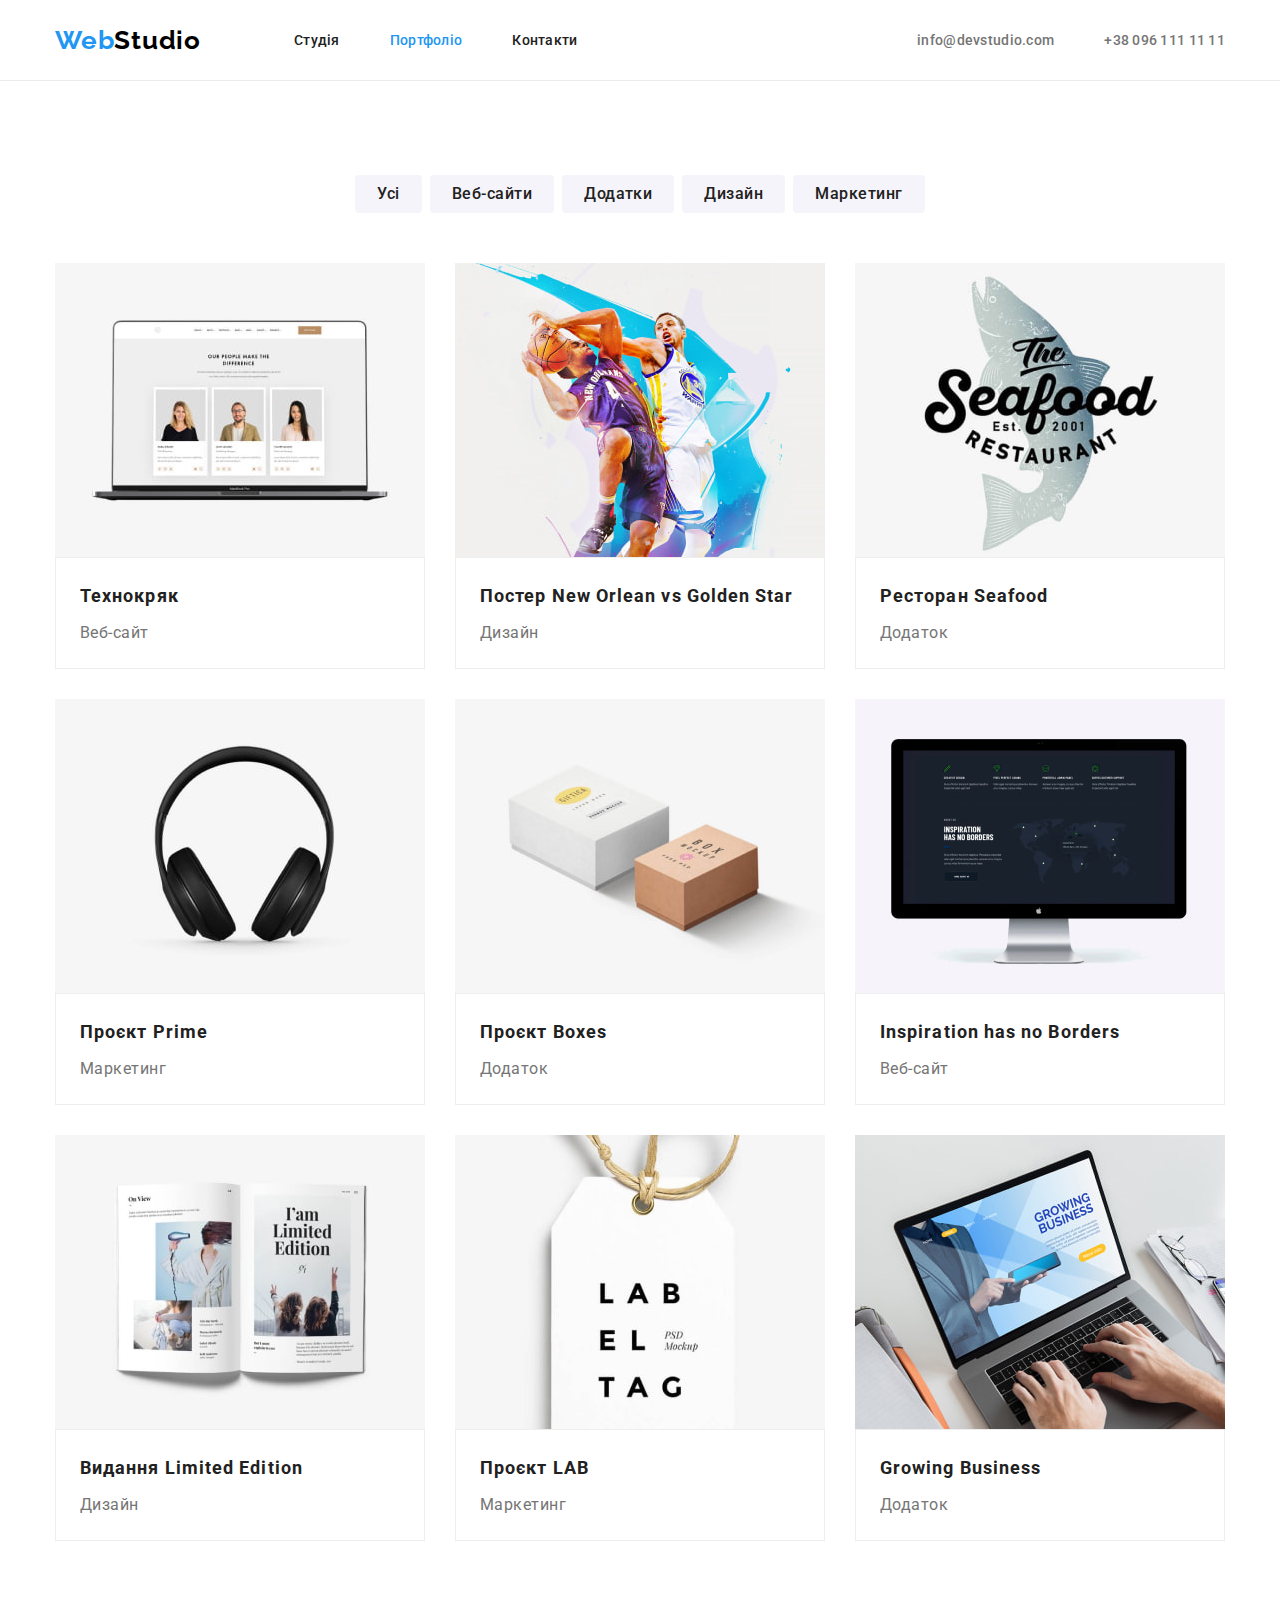
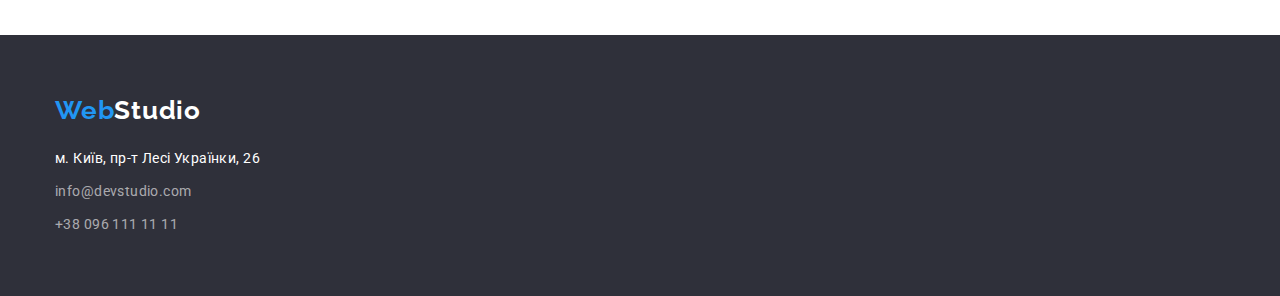
==== portfolio.html @ d7cfae2e "add files" ====
<!DOCTYPE html>
<html lang="uk">
  <head>
    <meta charset="UTF-8" />
    <meta http-equiv="X-UA-Compatible" content="IE=edge" />
    <meta name="viewport" content="width=device-width, initial-scale=1.0" />
    <meta name="description" content="Портфоліо робіт кращої Веб студії по створенню сайтів" />
    <!-- Fonts -->
    <link rel="preconnect" href="https://fonts.googleapis.com" />
    <link rel="preconnect" href="https://fonts.gstatic.com" crossorigin />
    <link
      href="https://fonts.googleapis.com/css2?family=Raleway:wght@700&family=Roboto:wght@400;500;700;900&display=swap"
      rel="stylesheet"
    />
    <!-- Fonts end -->
    <link rel="stylesheet" href="./CSS/modern-normalize.css" />
    <link rel="stylesheet" href="./CSS/style.css" />
    <!-- Favicon start -->
    <link rel="apple-touch-icon" sizes="152x152" href="./images/favicon/apple-touch-icon.png" />
    <link rel="icon" type="image/png" sizes="32x32" href="./images/favicon/favicon-32x32.png" />
    <link rel="icon" type="image/png" sizes="16x16" href="./images/favicon/favicon-16x16.png" />
    <link rel="manifest" href="./images/favicon/site.webmanifest" />
    <link rel="mask-icon" href="./images/favicon/safari-pinned-tab.svg" color="#5bbad5" />
    <meta name="msapplication-TileColor" content="#da532c" />
    <meta name="theme-color" content="#ffffff" />
    <!-- Favicon end -->
    <title>Портфоліо</title>
  </head>
  <body>
    <!-- Header section -->
    <header class="page-header">
      <div class="header-group">
        <nav>
          <a class="logo" href="./index.html"><span class="logo-header">Web</span>Studio</a>
          <ul class="menu-nav list">
            <li>
              <a class="menu-link" href="./index.html">Студія</a>
            </li>
            <li>
              <a class="menu-link current" href="./portfolio.html">Портфоліо</a>
            </li>
            <li>
              <a class="menu-link" href="#">Контакти</a>
            </li>
          </ul>
        </nav>
        <ul class="auth-nav list">
          <li class="auth-list">
            <a class="menu-link" href="mailto:info@devstudio.com">info@devstudio.com</a>
          </li>
          <li class="auth-list">
            <a class="menu-link" href="tel:+380961111111">+38 096 111 11 11</a>
          </li>
        </ul>
      </div>
    </header>
    <main>
      <section class="mine-project">
        <div class="container">
          <h1 class="project-title visually-hidden">Наші проекти</h1>
          <ul class="project-list list">
            <li class="project-item">
              <button class="btn-two" type="button">Усі</button>
            </li>
            <li class="project-item">
              <button class="btn-two" type="button">Веб-сайти</button>
            </li>
            <li class="project-item">
              <button class="btn-two" type="button">Додатки</button>
            </li>
            <li class="project-item">
              <button class="btn-two" type="button">Дизайн</button>
            </li>
            <li class="project-item">
              <button class="btn-two" type="button">Маркетинг</button>
            </li>
          </ul>

          <ul class="mine-portfolio list">
            <li class="portfolio-list">
              <img
                src="./images/optim_img/project-1.jpg"
                alt="Веб-сайт Технокряк, зораження головної сторінки"
                width="370"
              />
              <div class="portfolio-text-box">
                <h2 class="portfolio-title">Технокряк</h2>
                <p class="portfolio-text">Веб-сайт</p>
              </div>
            </li>
            <li class="portfolio-list">
              <img
                src="./images/optim_img/project-2.jpg"
                alt="Постер з гравцями в баскетбол"
                width="370"
              />
              <div class="portfolio-text-box">
                <h2 class="portfolio-title">Постер New Orlean vs Golden Star</h2>
                <p class="portfolio-text">Дизайн</p>
              </div>
            </li>
            <li class="portfolio-list">
              <img src="./images/optim_img/project-3.jpg" alt="Логотип додатку" width="370" />
              <div class="portfolio-text-box">
                <h2 class="portfolio-title">Ресторан Seafood</h2>
                <p class="portfolio-text">Додаток</p>
              </div>
            </li>
            <li class="portfolio-list">
              <img src="./images/optim_img/project-4.jpg" alt="Бездротові навушники" width="370" />
              <div class="portfolio-text-box">
                <h2 class="portfolio-title">Проєкт Prime</h2>
                <p class="portfolio-text">Маркетинг</p>
              </div>
            </li>
            <li class="portfolio-list">
              <img
                src="./images/optim_img/project-5.jpg"
                alt="Дві коробки, біла та коричнева"
                width="370"
              />
              <div class="portfolio-text-box">
                <h2 class="portfolio-title">Проєкт Boxes</h2>
                <p class="portfolio-text">Додаток</p>
              </div>
            </li>
            <li class="portfolio-list">
              <img
                src="./images/optim_img/project-6.jpg"
                alt="Головна сторінка сайту з мапою миру"
                width="370"
              />
              <div class="portfolio-text-box">
                <h2 class="portfolio-title">Inspiration has no Borders</h2>
                <p class="portfolio-text">Веб-сайт</p>
              </div>
            </li>
            <li class="portfolio-list">
              <img src="./images/optim_img/project-7.jpg" alt="Сторінки журналу" width="370" />
              <div class="portfolio-text-box">
                <h2 class="portfolio-title">Видання Limited Edition</h2>
                <p class="portfolio-text">Дизайн</p>
              </div>
            </li>
            <li class="portfolio-list">
              <img src="./images/optim_img/project-8.jpg" alt="Абревіатура LAB" width="370" />
              <div class="portfolio-text-box">
                <h2 class="portfolio-title">Проєкт LAB</h2>
                <p class="portfolio-text">Маркетинг</p>
              </div>
            </li>
            <li class="portfolio-list">
              <img src="./images/optim_img/project-9.jpg" alt="Ноутбук з додатком" width="370" />
              <div class="portfolio-text-box">
                <h2 class="portfolio-title">Growing Business</h2>
                <p class="portfolio-text">Додаток</p>
              </div>
            </li>
          </ul>
        </div>
      </section>
    </main>
    <footer class="page-footer">
      <div class="container">
        <a class="logo-page-footer" href="./index.html">
          <span class="logo-header">Web</span><span class="logo-footer">Studio</span>
        </a>
        <!-- Contacts -->
        <address>
          <ul class="addr-list list">
            <li class="addr-item">
              <a
                class="footer-link"
                href="https://goo.gl/maps/suJbWfzHYKnnb4QdA"
                target="_blank"
                rel="noreferrer noopener"
                >м. Київ, пр-т Лесі Українки, 26</a
              >
            </li>
            <li class="addr-item">
              <a class="footer-link" href="mailto:info@devstudio.com">info@devstudio.com</a>
            </li>
            <li class="addr-item">
              <a class="footer-link" href="tel:+380961111111">+38 096 111 11 11</a>
            </li>
          </ul>
        </address>
      </div>
    </footer>
  </body>
</html>
---- CSS/style.css ----
/* basic parameters */

:root {
  /* font */
  --main-font: 'Roboto', sans-serif;
  --secondary-font: 'Raleway', sans-serif;
  /* color */
  --mine-txt-cl: #757575;
  --secondary-txt-cl: #212121;
  --white-txt-cl: #ffffff;
  --logo-txt-cl: #000000;
  --footer-cont-txt-cl: rgba(255, 255, 255, 0.6);
  --accent-cl: #2196f3;
  --bgr-mine-cl: #ffffff;
  --bgr-secondary-cl: #2f303a;
  --bgr-accent-cl: #f5f4fa;
  --portfolio-card-cl: #eeeeee;
  /* portfolio grid parameters */
  --items: 3;
  --indent: 30px;
}

/* enable default link/list options */
h1,
h2,
h3,
h4,
ul,
p,
div {
  margin: 0;
}

img {
  display: block;
  max-width: 100%;
  height: auto;
}

.footer-link,
.menu-link {
  color: currentColor;
  text-decoration: none;
}

.footer-link:current,
.menu-link:current {
  color: var(--accent-cl);
}

.list {
  list-style: none;
}

.visually-hidden {
  position: absolute;
  width: 1px;
  height: 1px;
  margin: -1px;
  border: 0;
  padding: 0;
  white-space: nowrap;
  clip-path: inset(100%);
  clip: rect(0 0 0 0);
  overflow: hidden;
}

ul {
  padding: 0;
}

address {
  font-style: unset;
}

.container,
.header-group {
  width: 1200px;
  padding-left: 15px;
  padding-right: 15px;
  margin: 0 auto;
}

/* body */

body {
  font-family: var(--main-font);
  color: var(--mine-txt-cl);
  background-color: var(--bgr-mine-cl);
  font-size: 14px;
  letter-spacing: 00.03em;
}

/* Header section */
.page-header {
  border-bottom: #ececec solid 1px;
  display: flex;
}
.header-group {
  display: flex;
}

nav {
  display: flex;
  margin-right: auto;
  align-items: center;
}

.logo,
.logo-page-footer {
  display: block;
  margin-right: 93px;
  font-family: var(--secondary-font);
  color: var(--logo-txt-cl);
  font-weight: 700;
  font-size: 26px;
  line-height: calc(31 / 26);
  letter-spacing: 0.03em;
  text-decoration: none;
}

.logo-header {
  color: var(--accent-cl);
}

/* header nav menu/auth */

.footer-link.current,
.menu-link.current {
  color: var(--accent-cl);
}

.menu-link {
  display: block;
  padding: 32px 0;
}

.menu-nav {
  display: flex;
  gap: 50px;
  color: var(--secondary-txt-cl);
}

.auth-nav {
  color: var(--mine-txt-cl);
  display: flex;
}

.auth-list:not(:last-child) {
  margin-right: 50px;
}

.auth-nav,
.menu-link {
  font-weight: 500;
  font-size: 14px;
  line-height: calc(16 / 14);
  letter-spacing: 0.02em;
}

.menu-nav .menu-link:hover,
.menu-nav .menu-link:focus,
.auth-nav .menu-link:hover,
.auth-nav .menu-link:focus {
  color: var(--accent-cl);
}

/* mine */

.hero-section {
  background-color: #2f303a;
  padding: 200px 0;
}

.hero-title {
  color: var(--white-txt-cl);
  display: block;
  margin-left: auto;
  margin-right: auto;
  margin-bottom: 30px;
  width: 696px;
  font-weight: 900;
  font-size: 44px;
  line-height: calc(60 / 44);
  text-align: center;
  letter-spacing: 0.06em;
  text-transform: uppercase;
}

.btn {
  background-color: var(--accent-cl);
  color: var(--white-txt-cl);
  box-shadow: 0px 4px 4px rgba(0, 0, 0, 0.15);
  display: flex;
  align-items: center;
  text-align: center;
  margin: 0 auto;
  padding: 10px 32px;
  font-family: inherit;
  font-weight: 700;
  font-size: 16px;
  line-height: calc(30 / 16);
  letter-spacing: 0.06em;
  cursor: pointer;
  border-radius: 4px;
  border: none;
}

.btn:hover,
.btn:focus {
  background: #188ce8;
  box-shadow: 0px 4px 4px rgba(0, 0, 0, 0.15);
  border-radius: 4px;
}

.btn-two {
  color: var(--secondary-txt-cl);
  background-color: var(--bgr-accent-cl);
  font-family: inherit;
  font-weight: 500;
  font-size: 16px;
  line-height: calc(26 / 16);
  text-align: center;
  letter-spacing: 0.03em;
  cursor: pointer;
  border-radius: 4px;
  border: none;
  padding: 6px 22px;
}

.btn-two:hover,
.btn-two:focus {
  color: var(--white-txt-cl);
  background-color: var(--accent-cl);
  box-shadow: 0px 3px 1px rgba(0, 0, 0, 0.1), 0px 1px 2px rgba(0, 0, 0, 0.08),
    0px 2px 2px rgba(0, 0, 0, 0.12);
}

/* section */
.section {
  padding: 94px 0;
}

.section-title {
  color: var(--secondary-txt-cl);
  margin-bottom: 50px;
  font-weight: 700;
  font-size: 36px;
  line-height: calc(42 / 36);
  text-align: center;
  letter-spacing: 0.03em;
}

/* features section */
.section-features {
  padding-top: 94px;
}

.features-list {
  display: flex;
  gap: 30px;
}

.features-subtitle {
  color: var(--bgr-secondary-cl);
  margin-bottom: 10px;
  font-weight: 700;
  font-size: 14px;
  line-height: calc(16 / 14);
  letter-spacing: 0.03em;
  text-transform: uppercase;
}

.features-text {
  font-size: 14px;
  line-height: calc(24 / 14);
  letter-spacing: 0.03em;
}
/* Services section */
.about-list {
  display: flex;
  gap: 30px;
}

/* our command section */
.section-command {
  padding: 94px 0;
  background-color: var(--bgr-accent-cl);
}

.command-list {
  display: flex;
  gap: 30px;
  justify-content: center;
}
.command-item {
  background-color: var(--bgr-mine-cl);
  box-shadow: 0px 1px 3px rgba(0, 0, 0, 0.12), 0px 1px 1px rgba(0, 0, 0, 0.14),
    0px 2px 1px rgba(0, 0, 0, 0.2);
  border-radius: 0px 0px 4px 4px;
  width: 270px;
}

.command-subtitle {
  color: var(--secondary-txt-cl);
  margin-bottom: 10px;
  font-weight: 500;
  font-size: 16px;
  line-height: calc(19 / 16);
  text-align: center;
  letter-spacing: 0.03em;
}

.command-text-box {
  padding: 30px 0;
}
.command-text {
  font-size: 16px;
  line-height: calc(19 / 16);
  text-align: center;
  letter-spacing: 0.03em;
}

/* page portfolio */
.mine-project {
  padding: 94px 0;
}

.portfolio-text-box {
  padding: 20px 24px;
  border: 1px solid var(--portfolio-card-cl);
}
.portfolio-title {
  color: var(--secondary-txt-cl);
  font-weight: 700;
  font-size: 18px;
  line-height: calc(36 / 18);
  letter-spacing: 0.06em;
  margin-bottom: 4px;
}

.project-list {
  display: flex;
  justify-content: center;
  gap: 8px;
  margin-bottom: 50px;
}

.mine-portfolio {
  display: flex;
  flex-wrap: wrap;
  gap: 30px;
}

.portfolio-list {
  flex-basis: calc((100% - var(--indent) * (var(--items) - 1)) / var(--items));
  letter-spacing: 0.03em;
}

.portfolio-text {
  font-size: 16px;
  line-height: calc(30 / 16);
  letter-spacing: 0.03em;
}

/* footer*/
.page-footer {
  padding: 60px 0;
  background-color: var(--bgr-secondary-cl);
}

.logo-page-footer {
  margin-bottom: 20px;
}

.logo-footer {
  color: var(--white-txt-cl);
}

.addr-item {
  color: var(--footer-cont-txt-cl);
  font-size: 14px;
  line-height: calc(24 / 14);
  letter-spacing: 0.03em;
  margin-bottom: 9px;
}

.addr-item:last-child {
  margin: 0;
}

a[href="https://goo.gl/maps/suJbWfzHYKnnb4QdA"]
{
  color: var(--white-txt-cl);
}

.addr-item .footer-link:hover,
.addr-item .footer-link:focus {
  color: var(--accent-cl);
}
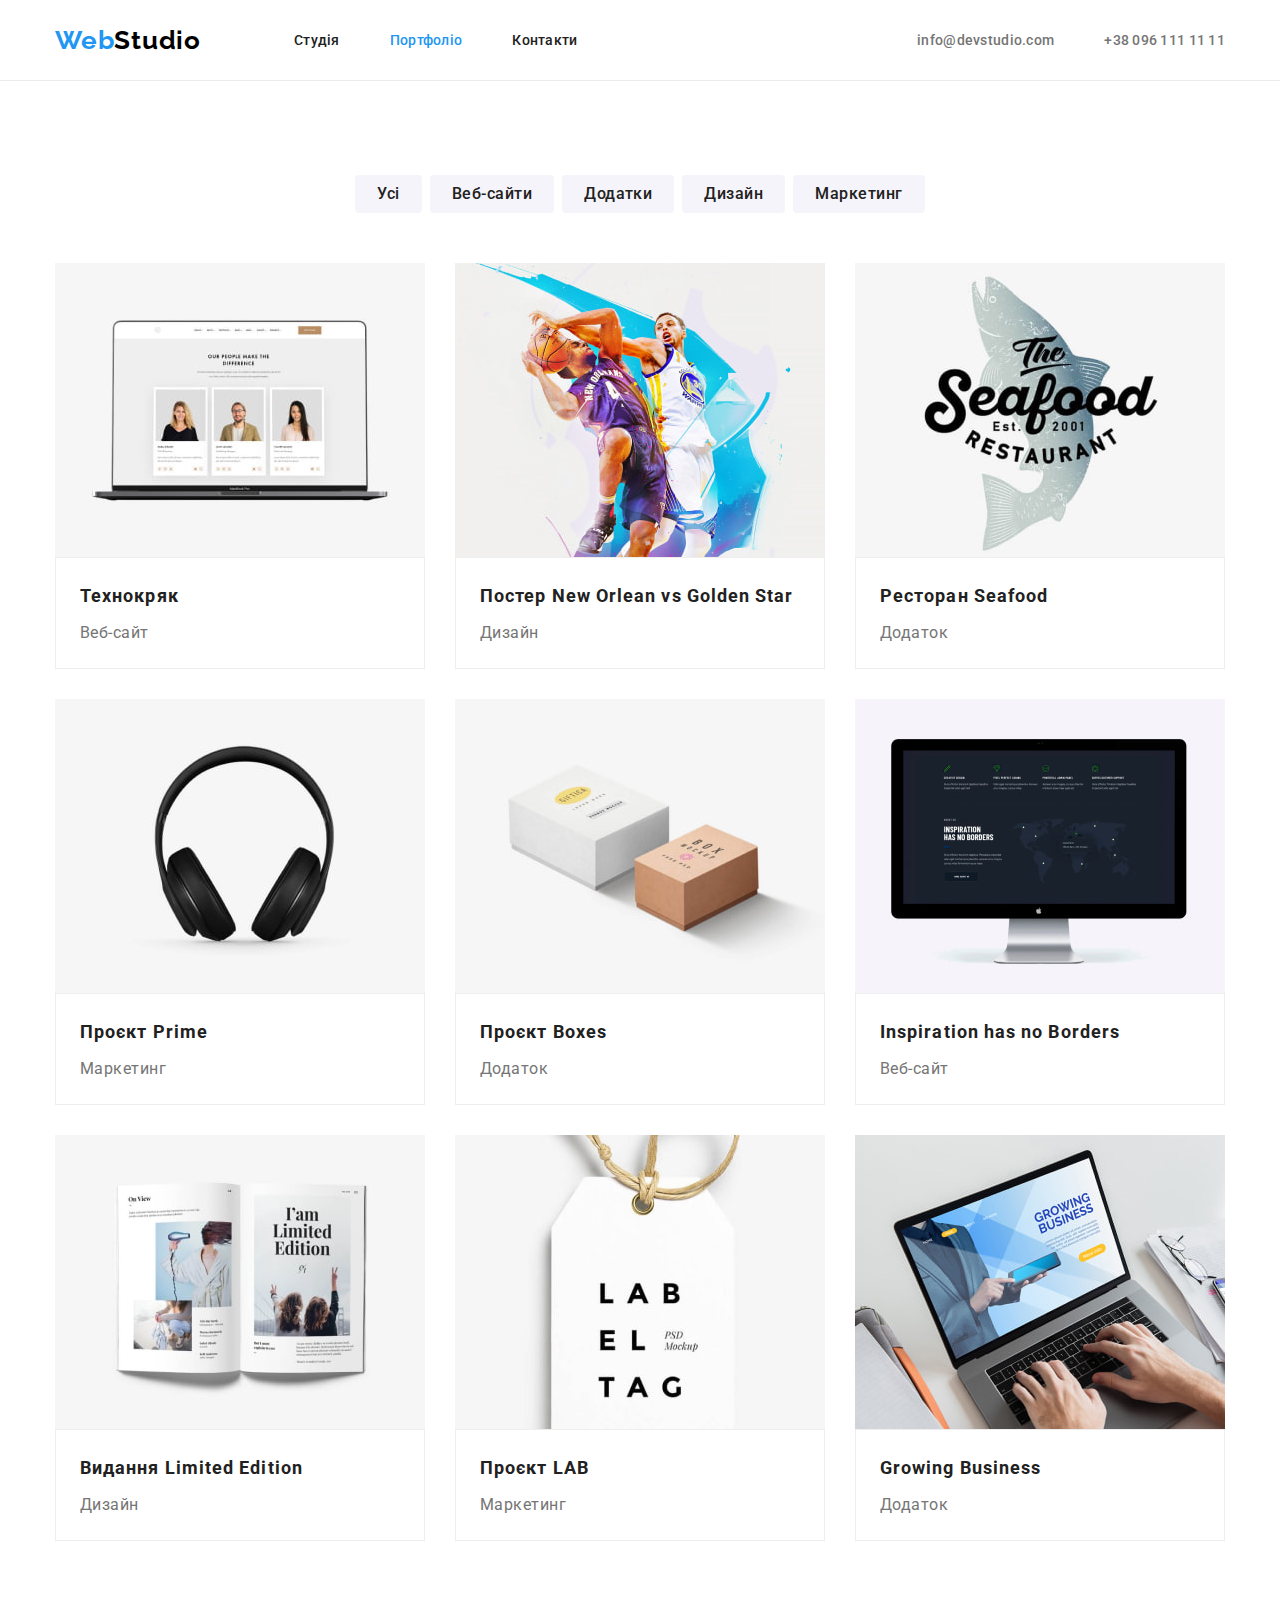
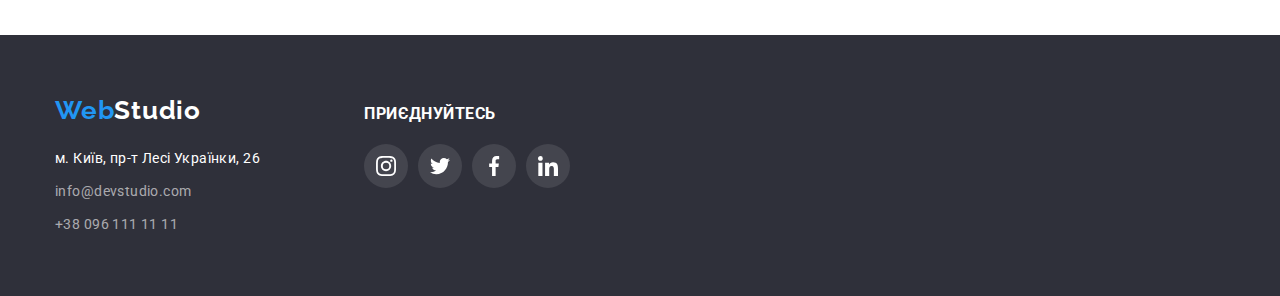
==== commit 4e4f066a: "add icons and style" ====
--- a/portfolio.html
+++ b/portfolio.html
@@ -75,86 +75,107 @@
               <button class="btn-two" type="button">Маркетинг</button>
             </li>
           </ul>
-
           <ul class="mine-portfolio list">
             <li class="portfolio-list">
-              <img
-                src="./images/optim_img/project-1.jpg"
-                alt="Веб-сайт Технокряк, зораження головної сторінки"
-                width="370"
-              />
-              <div class="portfolio-text-box">
-                <h2 class="portfolio-title">Технокряк</h2>
-                <p class="portfolio-text">Веб-сайт</p>
-              </div>
-            </li>
-            <li class="portfolio-list">
-              <img
-                src="./images/optim_img/project-2.jpg"
-                alt="Постер з гравцями в баскетбол"
-                width="370"
-              />
-              <div class="portfolio-text-box">
-                <h2 class="portfolio-title">Постер New Orlean vs Golden Star</h2>
-                <p class="portfolio-text">Дизайн</p>
-              </div>
-            </li>
-            <li class="portfolio-list">
-              <img src="./images/optim_img/project-3.jpg" alt="Логотип додатку" width="370" />
-              <div class="portfolio-text-box">
-                <h2 class="portfolio-title">Ресторан Seafood</h2>
-                <p class="portfolio-text">Додаток</p>
-              </div>
-            </li>
-            <li class="portfolio-list">
-              <img src="./images/optim_img/project-4.jpg" alt="Бездротові навушники" width="370" />
-              <div class="portfolio-text-box">
-                <h2 class="portfolio-title">Проєкт Prime</h2>
-                <p class="portfolio-text">Маркетинг</p>
-              </div>
-            </li>
-            <li class="portfolio-list">
-              <img
-                src="./images/optim_img/project-5.jpg"
-                alt="Дві коробки, біла та коричнева"
-                width="370"
-              />
-              <div class="portfolio-text-box">
-                <h2 class="portfolio-title">Проєкт Boxes</h2>
-                <p class="portfolio-text">Додаток</p>
-              </div>
-            </li>
-            <li class="portfolio-list">
-              <img
-                src="./images/optim_img/project-6.jpg"
-                alt="Головна сторінка сайту з мапою миру"
-                width="370"
-              />
-              <div class="portfolio-text-box">
-                <h2 class="portfolio-title">Inspiration has no Borders</h2>
-                <p class="portfolio-text">Веб-сайт</p>
-              </div>
-            </li>
-            <li class="portfolio-list">
-              <img src="./images/optim_img/project-7.jpg" alt="Сторінки журналу" width="370" />
-              <div class="portfolio-text-box">
-                <h2 class="portfolio-title">Видання Limited Edition</h2>
-                <p class="portfolio-text">Дизайн</p>
-              </div>
-            </li>
-            <li class="portfolio-list">
-              <img src="./images/optim_img/project-8.jpg" alt="Абревіатура LAB" width="370" />
-              <div class="portfolio-text-box">
-                <h2 class="portfolio-title">Проєкт LAB</h2>
-                <p class="portfolio-text">Маркетинг</p>
-              </div>
-            </li>
-            <li class="portfolio-list">
-              <img src="./images/optim_img/project-9.jpg" alt="Ноутбук з додатком" width="370" />
-              <div class="portfolio-text-box">
-                <h2 class="portfolio-title">Growing Business</h2>
-                <p class="portfolio-text">Додаток</p>
-              </div>
+              <a class="portfolio-item" href="#">
+                <img
+                  src="./images/optim_img/project-1.jpg"
+                  alt="Веб-сайт Технокряк, зораження головної сторінки"
+                  width="370"
+                />
+                <div class="portfolio-text-box">
+                  <h2 class="portfolio-title">Технокряк</h2>
+                  <p class="portfolio-text">Веб-сайт</p>
+                </div>
+              </a>
+            </li>
+            <li class="portfolio-list">
+              <a class="portfolio-item" href="#">
+                <img
+                  src="./images/optim_img/project-2.jpg"
+                  alt="Постер з гравцями в баскетбол"
+                  width="370"
+                />
+                <div class="portfolio-text-box">
+                  <h2 class="portfolio-title">Постер New Orlean vs Golden Star</h2>
+                  <p class="portfolio-text">Дизайн</p>
+                </div>
+              </a>
+            </li>
+            <li class="portfolio-list">
+              <a class="portfolio-item" href="#">
+                <img src="./images/optim_img/project-3.jpg" alt="Логотип додатку" width="370" />
+                <div class="portfolio-text-box">
+                  <h2 class="portfolio-title">Ресторан Seafood</h2>
+                  <p class="portfolio-text">Додаток</p>
+                </div>
+              </a>
+            </li>
+            <li class="portfolio-list">
+              <a class="portfolio-item" href="#">
+                <img
+                  src="./images/optim_img/project-4.jpg"
+                  alt="Бездротові навушники"
+                  width="370"
+                />
+                <div class="portfolio-text-box">
+                  <h2 class="portfolio-title">Проєкт Prime</h2>
+                  <p class="portfolio-text">Маркетинг</p>
+                </div>
+              </a>
+            </li>
+            <li class="portfolio-list">
+              <a class="portfolio-item" href="#">
+                <img
+                  src="./images/optim_img/project-5.jpg"
+                  alt="Дві коробки, біла та коричнева"
+                  width="370"
+                />
+                <div class="portfolio-text-box">
+                  <h2 class="portfolio-title">Проєкт Boxes</h2>
+                  <p class="portfolio-text">Додаток</p>
+                </div>
+              </a>
+            </li>
+            <li class="portfolio-list">
+              <a class="portfolio-item" href="#">
+                <img
+                  src="./images/optim_img/project-6.jpg"
+                  alt="Головна сторінка сайту з мапою миру"
+                  width="370"
+                />
+                <div class="portfolio-text-box">
+                  <h2 class="portfolio-title">Inspiration has no Borders</h2>
+                  <p class="portfolio-text">Веб-сайт</p>
+                </div>
+              </a>
+            </li>
+            <li class="portfolio-list">
+              <a class="portfolio-item" href="#">
+                <img src="./images/optim_img/project-7.jpg" alt="Сторінки журналу" width="370" />
+                <div class="portfolio-text-box">
+                  <h2 class="portfolio-title">Видання Limited Edition</h2>
+                  <p class="portfolio-text">Дизайн</p>
+                </div>
+              </a>
+            </li>
+            <li class="portfolio-list">
+              <a class="portfolio-item" href="#">
+                <img src="./images/optim_img/project-8.jpg" alt="Абревіатура LAB" width="370" />
+                <div class="portfolio-text-box">
+                  <h2 class="portfolio-title">Проєкт LAB</h2>
+                  <p class="portfolio-text">Маркетинг</p>
+                </div>
+              </a>
+            </li>
+            <li class="portfolio-list">
+              <a class="portfolio-item" href="#">
+                <img src="./images/optim_img/project-9.jpg" alt="Ноутбук з додатком" width="370" />
+                <div class="portfolio-text-box">
+                  <h2 class="portfolio-title">Growing Business</h2>
+                  <p class="portfolio-text">Додаток</p>
+                </div>
+              </a>
             </li>
           </ul>
         </div>
@@ -162,29 +183,90 @@
     </main>
     <footer class="page-footer">
       <div class="container">
-        <a class="logo-page-footer" href="./index.html">
-          <span class="logo-header">Web</span><span class="logo-footer">Studio</span>
-        </a>
         <!-- Contacts -->
-        <address>
-          <ul class="addr-list list">
-            <li class="addr-item">
-              <a
-                class="footer-link"
-                href="https://goo.gl/maps/suJbWfzHYKnnb4QdA"
-                target="_blank"
-                rel="noreferrer noopener"
-                >м. Київ, пр-т Лесі Українки, 26</a
-              >
-            </li>
-            <li class="addr-item">
-              <a class="footer-link" href="mailto:info@devstudio.com">info@devstudio.com</a>
-            </li>
-            <li class="addr-item">
-              <a class="footer-link" href="tel:+380961111111">+38 096 111 11 11</a>
-            </li>
-          </ul>
-        </address>
+        <div class="footer-box">
+          <address>
+            <ul class="addr-list list">
+              <li class="addr-item">
+                <a class="logo-page-footer" href="./index.html">
+                  <span class="logo-header">Web</span><span class="logo-footer">Studio</span>
+                </a>
+              </li>
+              <li class="addr-item">
+                <a
+                  class="footer-link"
+                  href="https://goo.gl/maps/suJbWfzHYKnnb4QdA"
+                  target="_blank"
+                  rel="noreferrer noopener"
+                  >м. Київ, пр-т Лесі Українки, 26</a
+                >
+              </li>
+              <li class="addr-item">
+                <a class="footer-link" href="mailto:info@devstudio.com">info@devstudio.com</a>
+              </li>
+              <li class="addr-item">
+                <a class="footer-link" href="tel:+380961111111">+38 096 111 11 11</a>
+              </li>
+            </ul>
+          </address>
+          <div class="social-icon-footer">
+            <h3 class="title-footer">приєднуйтесь</h3>
+            <ul class="social-icon-list list">
+              <li class="social-items">
+                <a
+                  class="social-link-footer"
+                  href="https://instagram.com"
+                  target="_blank"
+                  rel="noopener noreferrer"
+                  aria-label="instagram"
+                >
+                  <svg class="social-icon-footer" width="20" height="20">
+                    <use href="./images/icons/icons.svg#instagram"></use>
+                  </svg>
+                </a>
+              </li>
+              <li class="social-items">
+                <a
+                  class="social-link-footer"
+                  href="https://twitter.com"
+                  target="_blank"
+                  rel="noopener noreferrer"
+                  aria-label="twitter"
+                >
+                  <svg class="social-icon-footer" width="20" height="20">
+                    <use href="./images/icons/icons.svg#twitter"></use>
+                  </svg>
+                </a>
+              </li>
+              <li class="social-items">
+                <a
+                  class="social-link-footer"
+                  href="https://facebook.com"
+                  target="_blank"
+                  rel="noopener noreferrer"
+                  aria-label="facebook"
+                >
+                  <svg class="social-icon-footer" width="20" height="20">
+                    <use href="./images/icons/icons.svg#facebook"></use>
+                  </svg>
+                </a>
+              </li>
+              <li class="social-items">
+                <a
+                  class="social-link-footer"
+                  href="https://linkedin.com"
+                  target="_blank"
+                  rel="noopener noreferrer"
+                  aria-label="linkedin"
+                >
+                  <svg class="social-icon-footer" width="20" height="20">
+                    <use href="./images/icons/icons.svg#linkedin"></use>
+                  </svg>
+                </a>
+              </li>
+            </ul>
+          </div>
+        </div>
       </div>
     </footer>
   </body>
--- a/CSS/style.css
+++ b/CSS/style.css
@@ -1,5 +1,4 @@
 /* basic parameters */
-
 :root {
   /* font */
   --main-font: 'Roboto', sans-serif;
@@ -15,12 +14,14 @@
   --bgr-secondary-cl: #2f303a;
   --bgr-accent-cl: #f5f4fa;
   --portfolio-card-cl: #eeeeee;
+  --icon-mine-cl: #afb1b8;
+  --icon-secondary-cl: rgba(255, 255, 255, 0.1);
   /* portfolio grid parameters */
   --items: 3;
   --indent: 30px;
 }
 
-/* enable default link/list options */
+/* reset options */
 h1,
 h2,
 h3,
@@ -43,12 +44,17 @@
   text-decoration: none;
 }
 
+.social-items {
+  text-decoration: none;
+}
+
 .footer-link:current,
 .menu-link:current {
   color: var(--accent-cl);
 }
 
-.list {
+.list,
+.clients-list {
   list-style: none;
 }
 
@@ -150,6 +156,17 @@
   margin-right: 50px;
 }
 
+.menu-link-icon {
+  display: flex;
+  gap: 10px;
+  align-items: center;
+}
+
+.menu-link-icon:hover,
+.menu-link-icon:focus {
+  fill: currentColor;
+}
+
 .auth-nav,
 .menu-link {
   font-weight: 500;
@@ -168,8 +185,13 @@
 /* mine */
 
 .hero-section {
+  max-width: 1600px;
+  margin: 0 auto;
   background-color: #2f303a;
   padding: 200px 0;
+  background-repeat: no-repeat;
+  background-image: linear-gradient(to right, rgba(47, 48, 58, 0.4), rgba(47, 48, 58, 0.4)),
+    url(/images/optim_img/background-hero-Img.jpg);
 }
 
 .hero-title {
@@ -252,6 +274,20 @@
 }
 
 /* features section */
+.features-icon-item {
+  width: 270px;
+  height: 120px;
+  background-color: var(--bgr-accent-cl);
+  border-radius: 4px;
+  margin-bottom: 30px;
+}
+
+.features-icons-position {
+  display: flex;
+  justify-content: center;
+  align-items: center;
+}
+
 .section-features {
   padding-top: 94px;
 }
@@ -312,8 +348,10 @@
 }
 
 .command-text-box {
-  padding: 30px 0;
-}
+  padding-top: 30px;
+  padding-bottom: 16px;
+}
+
 .command-text {
   font-size: 16px;
   line-height: calc(19 / 16);
@@ -321,6 +359,34 @@
   letter-spacing: 0.03em;
 }
 
+.social-icon-list {
+  display: flex;
+  gap: 10px;
+}
+
+.social-link {
+  width: 44px;
+  height: 44px;
+  background-color: var(--bgr-mine-cl);
+  border-radius: 50%;
+  display: flex;
+  justify-content: center;
+  align-items: center;
+}
+
+.social-link:hover,
+.social-link:focus {
+  background-color: var(--accent-cl);
+}
+
+.social-icon {
+  fill: var(--icon-mine-cl);
+}
+.social-items:hover .social-icon,
+.social-items:focus .social-icon {
+  fill: var(--bgr-mine-cl);
+}
+
 /* page portfolio */
 .mine-project {
   padding: 94px 0;
@@ -330,6 +396,7 @@
   padding: 20px 24px;
   border: 1px solid var(--portfolio-card-cl);
 }
+
 .portfolio-title {
   color: var(--secondary-txt-cl);
   font-weight: 700;
@@ -357,24 +424,86 @@
   letter-spacing: 0.03em;
 }
 
+.portfolio-list:hover,
+.portfolio-list:focus {
+  border: 1px solid #eeeeee;
+  box-shadow: 0px 1px 1px rgba(0, 0, 0, 0.12), 0px 4px 4px rgba(0, 0, 0, 0.06),
+    1px 4px 6px rgba(0, 0, 0, 0.16);
+}
+
+.portfolio-item {
+  text-decoration: none;
+  color: currentColor;
+}
+
 .portfolio-text {
   font-size: 16px;
   line-height: calc(30 / 16);
   letter-spacing: 0.03em;
 }
 
+/* clients section */
+.clients-list {
+  display: flex;
+  gap: 30px;
+  justify-content: center;
+}
+
+.clients-items {
+  width: 170px;
+  height: 92px;
+  border: 1px solid var(--icon-mine-cl);
+  border-radius: 4px;
+}
+
+.clients-icon {
+  fill: var(--icon-mine-cl);
+}
+
+.client-link {
+  display: flex;
+  justify-content: center;
+  align-items: center;
+}
+
+.clients-icon:hover,
+.clients-icon:focus {
+  fill: var(--accent-cl);
+  cursor: pointer;
+}
+
+.clients-items:hover,
+.clients-items:hover {
+  border: 1px solid var(--accent-cl);
+  cursor: pointer;
+}
+
 /* footer*/
+address {
+  display: flex;
+  align-items: baseline;
+}
+
 .page-footer {
   padding: 60px 0;
   background-color: var(--bgr-secondary-cl);
 }
 
+.footer-box {
+  display: flex;
+  align-items: baseline;
+}
+
 .logo-page-footer {
   margin-bottom: 20px;
 }
 
 .logo-footer {
   color: var(--white-txt-cl);
+}
+
+.addr-list {
+  margin-right: 70px;
 }
 
 .addr-item {
@@ -398,3 +527,32 @@
 .addr-item .footer-link:focus {
   color: var(--accent-cl);
 }
+
+.title-footer {
+  display: block;
+  color: var(--bgr-mine-cl);
+  font-weight: 700;
+  line-height: calc(16 / 14);
+  letter-spacing: 0.03em;
+  text-transform: uppercase;
+  margin-bottom: 20px;
+}
+
+.social-link-footer {
+  width: 44px;
+  height: 44px;
+  background-color: var(--icon-secondary-cl);
+  border-radius: 50%;
+  display: flex;
+  justify-content: center;
+  align-items: center;
+}
+
+.social-link-footer:hover,
+.social-link-footer:focus {
+  background-color: var(--accent-cl);
+}
+
+.social-icon-footer {
+  fill: var(--bgr-mine-cl);
+}
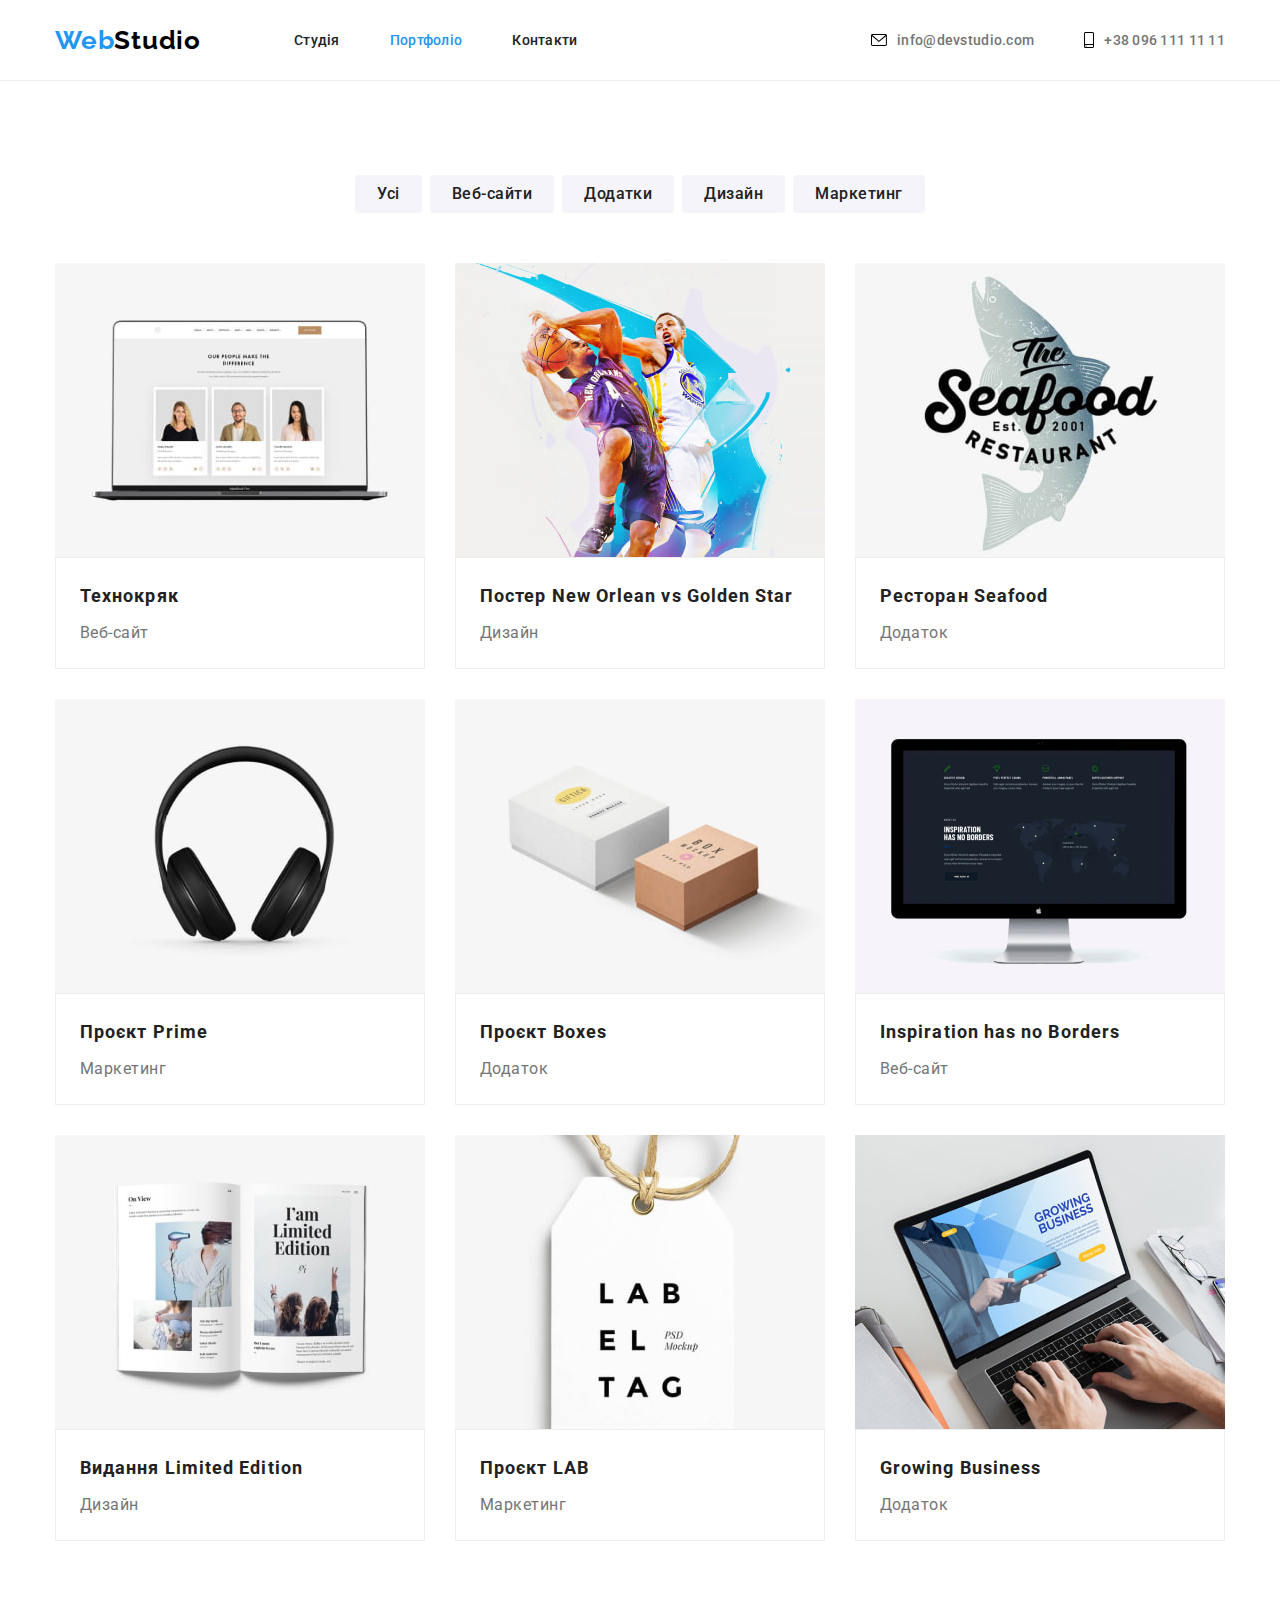
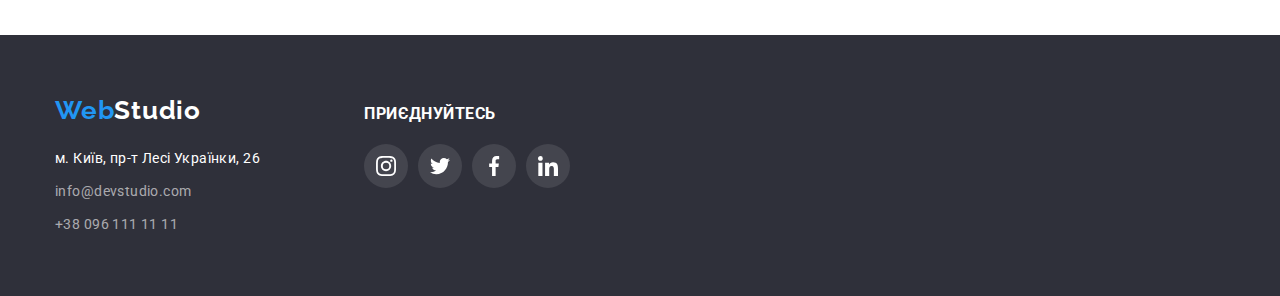
==== commit ed4390c1: "final edits" ====
--- a/portfolio.html
+++ b/portfolio.html
@@ -46,10 +46,20 @@
         </nav>
         <ul class="auth-nav list">
           <li class="auth-list">
-            <a class="menu-link" href="mailto:info@devstudio.com">info@devstudio.com</a>
+            <a class="menu-link menu-link-icon" href="mailto:info@devstudio.com">
+              <svg class="auth-icon" width="16" height="12">
+                <use href="./images/icons/icons.svg#email"></use>
+              </svg>
+              info@devstudio.com
+            </a>
           </li>
           <li class="auth-list">
-            <a class="menu-link" href="tel:+380961111111">+38 096 111 11 11</a>
+            <a class="menu-link menu-link-icon" href="tel:+380961111111">
+              <svg class="auth-icon" width="10" height="16">
+                <use href="./images/icons/icons.svg#smartphone"></use>
+              </svg>
+              +38 096 111 11 11
+            </a>
           </li>
         </ul>
       </div>
--- a/CSS/style.css
+++ b/CSS/style.css
@@ -191,7 +191,7 @@
   padding: 200px 0;
   background-repeat: no-repeat;
   background-image: linear-gradient(to right, rgba(47, 48, 58, 0.4), rgba(47, 48, 58, 0.4)),
-    url(/images/optim_img/background-hero-Img.jpg);
+    url('../images/optim_img/background-hero-Img.jpg');
 }
 
 .hero-title {
@@ -362,6 +362,8 @@
 .social-icon-list {
   display: flex;
   gap: 10px;
+  justify-content: center;
+  margin-bottom: 30px;
 }
 
 .social-link {
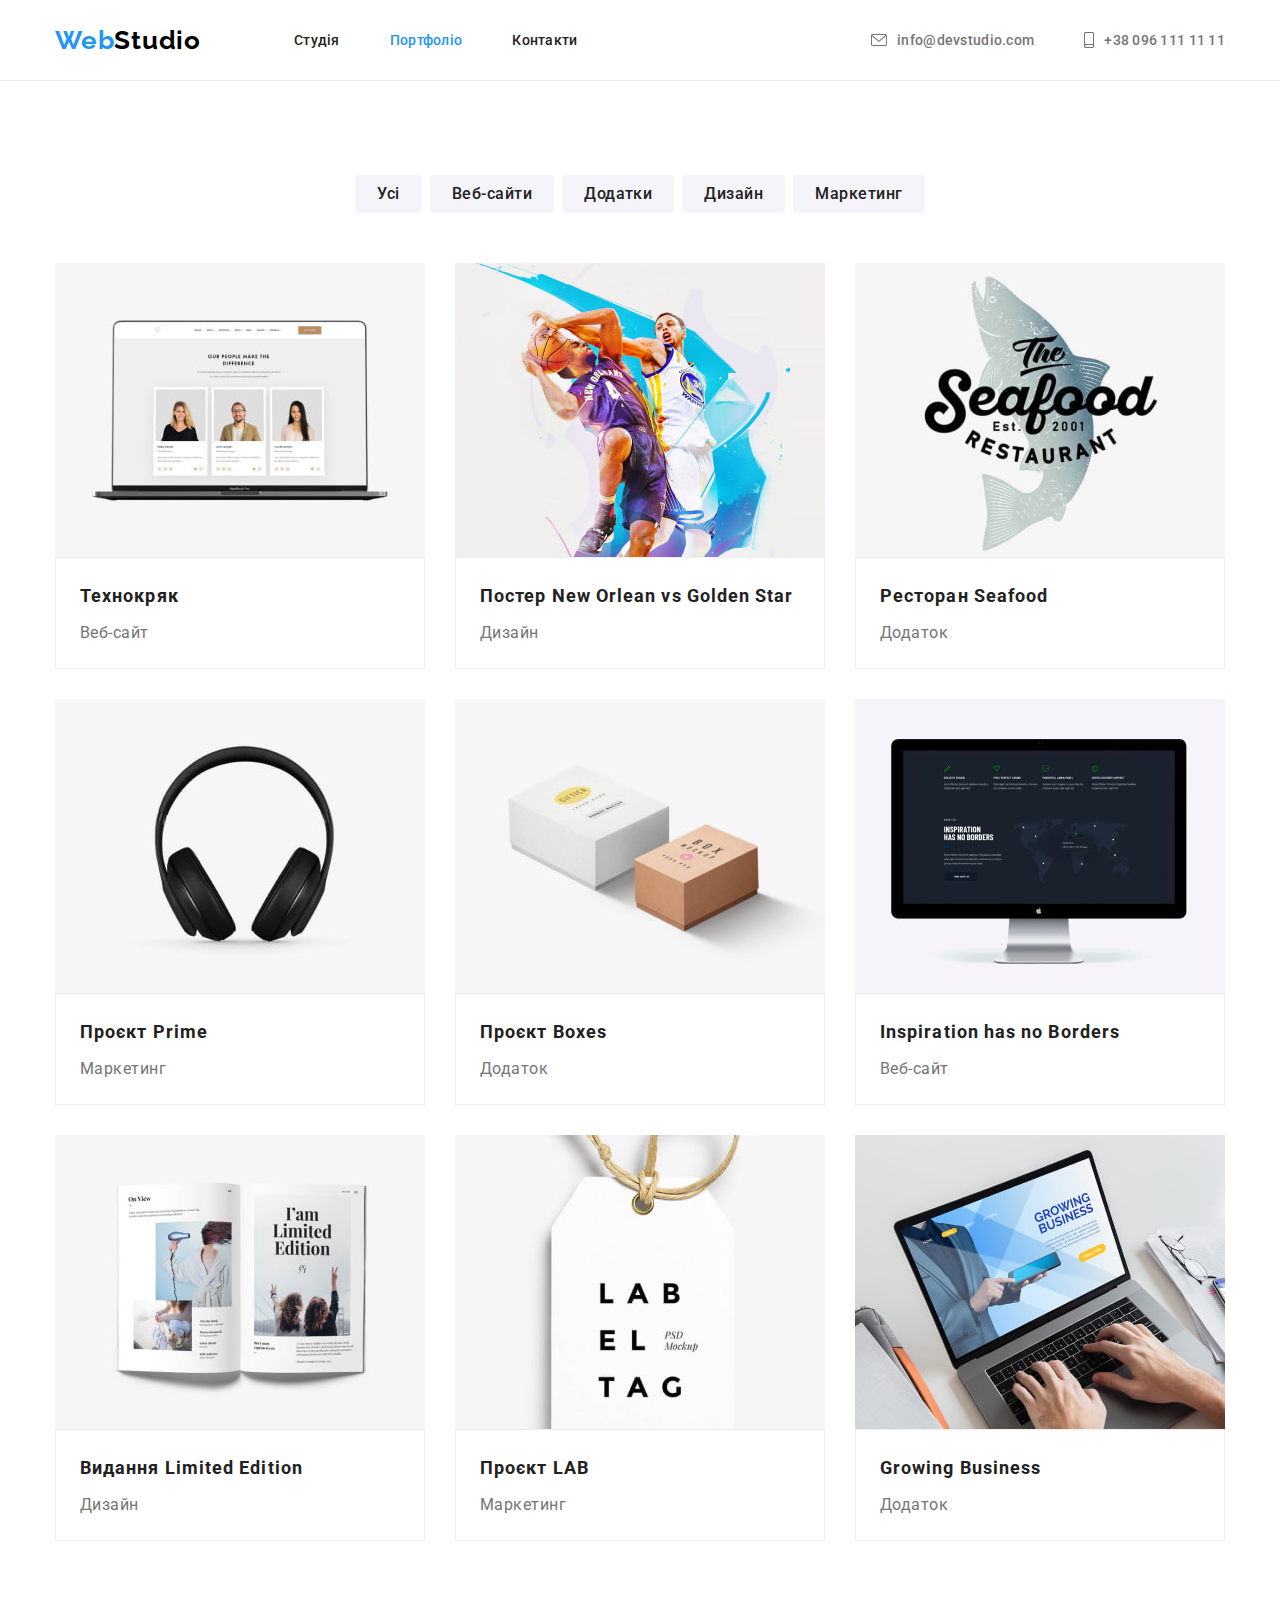
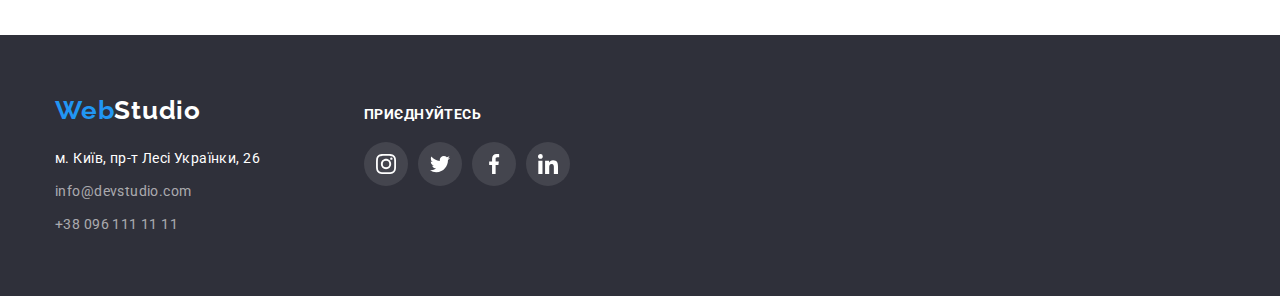
==== commit af1e73d4: "added edits" ====
--- a/portfolio.html
+++ b/portfolio.html
@@ -192,16 +192,14 @@
       </section>
     </main>
     <footer class="page-footer">
-      <div class="container">
+      <div class="container footer-box">
         <!-- Contacts -->
-        <div class="footer-box">
+        <div class="footer-nav">
+          <a class="logo-page-footer" href="./index.html">
+            <span class="logo-header">Web</span><span class="logo-footer">Studio</span>
+          </a>
           <address>
             <ul class="addr-list list">
-              <li class="addr-item">
-                <a class="logo-page-footer" href="./index.html">
-                  <span class="logo-header">Web</span><span class="logo-footer">Studio</span>
-                </a>
-              </li>
               <li class="addr-item">
                 <a
                   class="footer-link"
@@ -219,63 +217,63 @@
               </li>
             </ul>
           </address>
-          <div class="social-icon-footer">
-            <h3 class="title-footer">приєднуйтесь</h3>
-            <ul class="social-icon-list list">
-              <li class="social-items">
-                <a
-                  class="social-link-footer"
-                  href="https://instagram.com"
-                  target="_blank"
-                  rel="noopener noreferrer"
-                  aria-label="instagram"
-                >
-                  <svg class="social-icon-footer" width="20" height="20">
-                    <use href="./images/icons/icons.svg#instagram"></use>
-                  </svg>
-                </a>
-              </li>
-              <li class="social-items">
-                <a
-                  class="social-link-footer"
-                  href="https://twitter.com"
-                  target="_blank"
-                  rel="noopener noreferrer"
-                  aria-label="twitter"
-                >
-                  <svg class="social-icon-footer" width="20" height="20">
-                    <use href="./images/icons/icons.svg#twitter"></use>
-                  </svg>
-                </a>
-              </li>
-              <li class="social-items">
-                <a
-                  class="social-link-footer"
-                  href="https://facebook.com"
-                  target="_blank"
-                  rel="noopener noreferrer"
-                  aria-label="facebook"
-                >
-                  <svg class="social-icon-footer" width="20" height="20">
-                    <use href="./images/icons/icons.svg#facebook"></use>
-                  </svg>
-                </a>
-              </li>
-              <li class="social-items">
-                <a
-                  class="social-link-footer"
-                  href="https://linkedin.com"
-                  target="_blank"
-                  rel="noopener noreferrer"
-                  aria-label="linkedin"
-                >
-                  <svg class="social-icon-footer" width="20" height="20">
-                    <use href="./images/icons/icons.svg#linkedin"></use>
-                  </svg>
-                </a>
-              </li>
-            </ul>
-          </div>
+        </div>
+        <div class="social-icon-footer">
+          <p class="title-footer">приєднуйтесь</p>
+          <ul class="social-icon-list list">
+            <li class="social-items">
+              <a
+                class="social-link-footer"
+                href="https://instagram.com"
+                target="_blank"
+                rel="noopener noreferrer"
+                aria-label="instagram"
+              >
+                <svg class="social-icon-footer" width="20" height="20">
+                  <use href="./images/icons/icons.svg#instagram"></use>
+                </svg>
+              </a>
+            </li>
+            <li class="social-items">
+              <a
+                class="social-link-footer"
+                href="https://twitter.com"
+                target="_blank"
+                rel="noopener noreferrer"
+                aria-label="twitter"
+              >
+                <svg class="social-icon-footer" width="20" height="20">
+                  <use href="./images/icons/icons.svg#twitter"></use>
+                </svg>
+              </a>
+            </li>
+            <li class="social-items">
+              <a
+                class="social-link-footer"
+                href="https://facebook.com"
+                target="_blank"
+                rel="noopener noreferrer"
+                aria-label="facebook"
+              >
+                <svg class="social-icon-footer" width="20" height="20">
+                  <use href="./images/icons/icons.svg#facebook"></use>
+                </svg>
+              </a>
+            </li>
+            <li class="social-items">
+              <a
+                class="social-link-footer"
+                href="https://linkedin.com"
+                target="_blank"
+                rel="noopener noreferrer"
+                aria-label="linkedin"
+              >
+                <svg class="social-icon-footer" width="20" height="20">
+                  <use href="./images/icons/icons.svg#linkedin"></use>
+                </svg>
+              </a>
+            </li>
+          </ul>
         </div>
       </div>
     </footer>
--- a/CSS/style.css
+++ b/CSS/style.css
@@ -156,6 +156,10 @@
   margin-right: 50px;
 }
 
+.auth-icon {
+  fill: currentColor;
+}
+
 .menu-link-icon {
   display: flex;
   gap: 10px;
@@ -349,7 +353,7 @@
 
 .command-text-box {
   padding-top: 30px;
-  padding-bottom: 16px;
+  padding-bottom: 30px;
 }
 
 .command-text {
@@ -357,13 +361,13 @@
   line-height: calc(19 / 16);
   text-align: center;
   letter-spacing: 0.03em;
+  margin-bottom: 16px;
 }
 
 .social-icon-list {
   display: flex;
   gap: 10px;
   justify-content: center;
-  margin-bottom: 30px;
 }
 
 .social-link {
@@ -374,15 +378,17 @@
   display: flex;
   justify-content: center;
   align-items: center;
+  color: var(--icon-mine-cl);
 }
 
 .social-link:hover,
 .social-link:focus {
   background-color: var(--accent-cl);
+  color: var(--icon-mine-cl);
 }
 
 .social-icon {
-  fill: var(--icon-mine-cl);
+  fill: currentColor;
 }
 .social-items:hover .social-icon,
 .social-items:focus .social-icon {
@@ -426,16 +432,16 @@
   letter-spacing: 0.03em;
 }
 
-.portfolio-list:hover,
-.portfolio-list:focus {
-  border: 1px solid #eeeeee;
+.portfolio-item {
+  display: block;
+  text-decoration: none;
+  color: currentColor;
+}
+
+.portfolio-item:hover,
+.portfolio-item:focus {
   box-shadow: 0px 1px 1px rgba(0, 0, 0, 0.12), 0px 4px 4px rgba(0, 0, 0, 0.06),
     1px 4px 6px rgba(0, 0, 0, 0.16);
-}
-
-.portfolio-item {
-  text-decoration: none;
-  color: currentColor;
 }
 
 .portfolio-text {
@@ -454,18 +460,27 @@
 .clients-items {
   width: 170px;
   height: 92px;
+}
+
+.client-link {
+  display: flex;
+  justify-content: center;
+  align-items: center;
   border: 1px solid var(--icon-mine-cl);
   border-radius: 4px;
+  width: 100%;
+  height: 100%;
+  color: var(--icon-mine-cl);
+}
+
+.client-link:hover,
+.client-link:focus {
+  border: 1px solid var(--accent-cl);
+  color: var(--accent-cl);
 }
 
 .clients-icon {
-  fill: var(--icon-mine-cl);
-}
-
-.client-link {
-  display: flex;
-  justify-content: center;
-  align-items: center;
+  fill: currentColor;
 }
 
 .clients-icon:hover,
@@ -474,12 +489,6 @@
   cursor: pointer;
 }
 
-.clients-items:hover,
-.clients-items:hover {
-  border: 1px solid var(--accent-cl);
-  cursor: pointer;
-}
-
 /* footer*/
 address {
   display: flex;
@@ -504,7 +513,7 @@
   color: var(--white-txt-cl);
 }
 
-.addr-list {
+.footer-nav {
   margin-right: 70px;
 }
 
